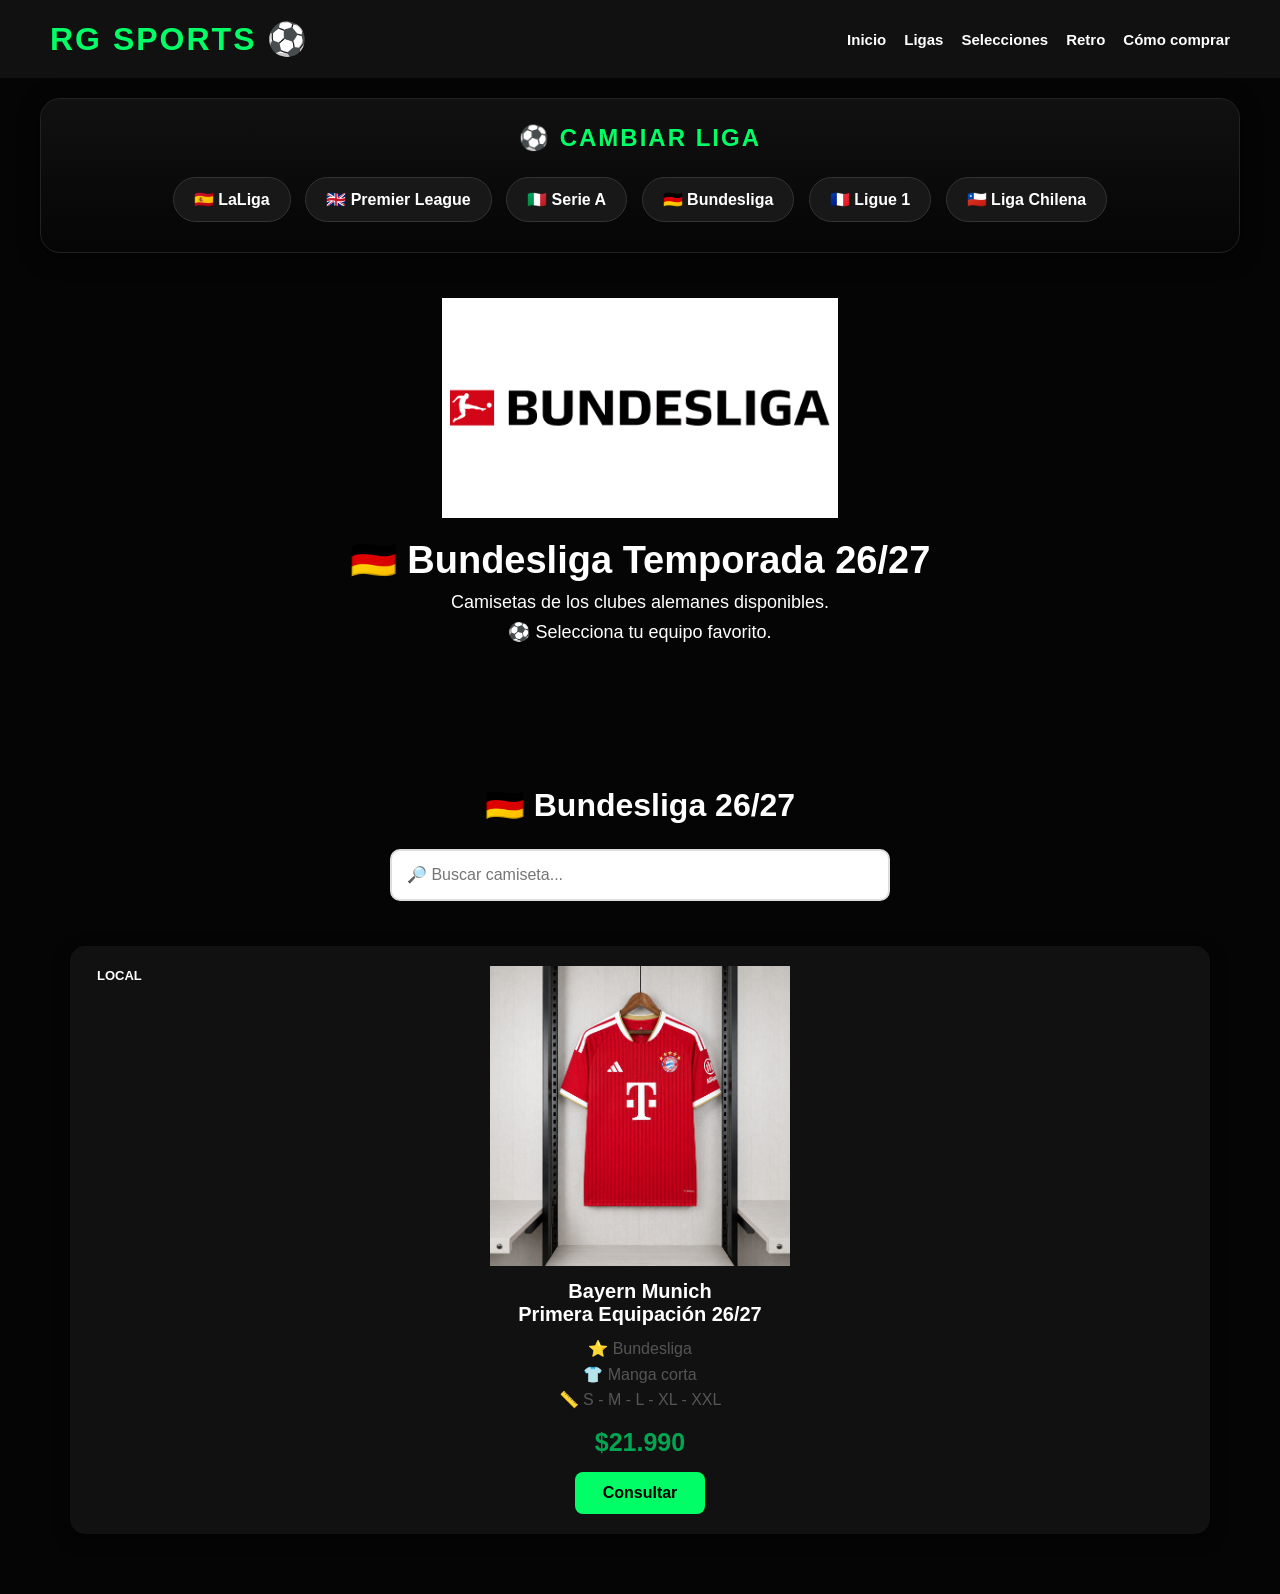
==== bundesliga.html @ 4b6d93b0 "Add files via upload" ====
<!DOCTYPE html>
<html lang="es">

<head>

<meta charset="UTF-8">
<meta name="viewport" content="width=device-width, initial-scale=1.0">

<title>
RG Sports - Bundesliga
</title>

<link rel="stylesheet" href="style.css">

</head>

<body>

<header>

<div class="logo">
RG SPORTS ⚽
</div>

<nav>

<a href="index.html">Inicio</a>

<a href="ligas.html">Ligas</a>

<a href="selecciones.html">Selecciones</a>

<a href="retro.html">Retro</a>

<a href="como-comprar.html">Cómo comprar</a>

</nav>

</header>
<div class="selector-ligas">

<h3>
⚽ Cambiar liga
</h3>


<a href="laliga.html">
🇪🇸 LaLiga
</a>

<a href="premier.html">
🇬🇧 Premier League
</a>

<a href="seriea.html">
🇮🇹 Serie A
</a>

<a href="bundesliga.html">
🇩🇪 Bundesliga
</a>

<a href="ligue1.html">
🇫🇷 Ligue 1
</a>

<a href="chilena.html">
🇨🇱 Liga Chilena
</a>

</div>

<section class="portada-liga">

<img src="imagenes/bundesliga-banner.jpg" alt="Bundesliga RG Sports">

<h1>
🇩🇪 Bundesliga Temporada 26/27
</h1>

<p>
Camisetas de los clubes alemanes disponibles.
</p>

<p>
⚽ Selecciona tu equipo favorito.
</p>

</section>

<section class="bloque">

<h2>
🇩🇪 Bundesliga 26/27
</h2>

<div class="buscador">

<input
type="text"
id="buscar"
placeholder="🔎 Buscar camiseta...">

</div>

<div class="productos">

<div class="camiseta producto">

<img src="imagenes/bayern.png" loading="lazy">

<span class="etiqueta">
LOCAL
</span>

<h3>
Bayern Munich
<br>
Primera Equipación 26/27
</h3>

<p>
⭐ Bundesliga
<br>
👕 Manga corta
<br>
📏 S - M - L - XL - XXL
</p>

<strong>
$21.990
</strong>

<a href="https://www.instagram.com/RG_SPORTS__/">

<button>
Consultar
</button>

</a>

</div>

</div>

</section>

<script>

const buscador=document.getElementById("buscar");

if(buscador){

buscador.addEventListener("keyup",function(){

let texto=buscador.value.toLowerCase();

let productos=document.querySelectorAll(".producto");

productos.forEach(function(producto){

let contenido=producto.innerText.toLowerCase();

producto.style.display=contenido.includes(texto)?"block":"none";

});

});

}

</script>

</body>

</html>
---- style.css ----
*{
margin:0;
padding:0;
box-sizing:border-box;
font-family:Arial, Helvetica, sans-serif;
}



body{

background:#050505;
color:white;

}



header{

background:#111;
color:white;
display:flex;
justify-content:space-between;
align-items:center;
padding:20px 50px;
position:sticky;
top:0;
z-index:1000;

}



.logo{

font-size:32px;
font-weight:900;
letter-spacing:2px;
font-family:Impact, Haettenschweiler, 'Arial Narrow Bold', sans-serif;
color:#00ff66;

}



nav{

display:flex;
gap:18px;
flex-wrap:wrap;

}



nav a{

color:white;
text-decoration:none;
font-weight:bold;
font-size:15px;
transition:.3s;

}



nav a:hover{

color:#00ff66;

}







.hero{

width:100%;
overflow:hidden;

}



.hero img{

width:100%;
height:auto;
display:block;

}








.presentacion{

text-align:center;
padding:50px 20px;
background:#050505;
color:white;

}



.presentacion h1{

font-size:40px;
margin-bottom:15px;
color:#00ff66;
font-weight:900;
letter-spacing:3px;
text-transform:uppercase;

}



.presentacion p{

font-size:18px;
margin:10px;

}



.presentacion button{

background:#00a651;
color:white;
border:none;
padding:15px 35px;
font-size:18px;
font-weight:bold;
border-radius:8px;
cursor:pointer;
margin-top:20px;
transition:.3s;

}



.presentacion button:hover{

background:#007d3d;
transform:scale(1.05);

}







h2{

text-align:center;
font-size:32px;
margin:45px 0 25px;
color:white;

}



.productos{

display:grid;
grid-template-columns:repeat(auto-fit,minmax(240px,1fr));
gap:25px;
padding:20px 50px;

}







.camiseta{

background:#111;
color:white;
border-radius:15px;
padding:20px;
text-align:center;
box-shadow:0 5px 15px rgba(0,0,0,.5);
position:relative;
transition:.3s;

}



.camiseta:hover{

transform:translateY(-10px);
box-shadow:0 0 25px #00ff66;
border:1px solid #00ff66;

}





.camiseta img {

width:100%;
height:300px;
object-fit:contain;

}

.etiqueta{

position:absolute;
top:15px;
left:15px;
background:#00a651;
color:white;
padding:7px 12px;
border-radius:20px;
font-size:13px;
font-weight:bold;

}



.camiseta h3{

font-size:20px;
margin:10px 0;

}



.camiseta p{

color:#555;
line-height:1.6;
margin:10px 0;

}



.camiseta strong{

display:block;
font-size:25px;
color:#00a651;
margin:15px 0;

}







.camiseta button{

background:#00ff66;
color:#000;
border:none;
padding:12px 25px;
border-radius:8px;
font-size:16px;
font-weight:bold;
cursor:pointer;
transition:.3s;

}



.camiseta button:hover{

background:#00a651;
transform:scale(1.05);

}








.buscador{

text-align:center;
margin:25px;

}



.buscador input{

width:80%;
max-width:500px;
padding:15px;
border-radius:10px;
border:2px solid #ddd;
font-size:16px;

}



.filtros{

display:flex;
justify-content:center;
gap:12px;
flex-wrap:wrap;
margin:25px;

}



.filtros button{

background:#111;
color:white;
border:none;
padding:12px 20px;
border-radius:8px;
font-weight:bold;
cursor:pointer;
transition:.3s;

}



.filtros button:hover{

background:#00a651;

}







.liga{

font-size:26px;
margin:40px 50px 10px;
border-left:6px solid #00a651;
padding-left:15px;

}







.bloque,
.quienes,
.confianza{

background:#050505;
padding:40px 20px;
margin-top:30px;

}





.quienes p,
.confianza p{

text-align:center;
font-size:18px;
line-height:1.7;
max-width:900px;
margin:15px auto;

}







footer{

background:#111;
color:white;
text-align:center;
padding:35px 20px;
font-size:17px;
margin-top:40px;

}



footer::first-line{

color:#00ff66;
font-weight:bold;

}







section{

scroll-margin-top:90px;

}







@media(max-width:768px){



header{

flex-direction:column;
padding:20px;

}



.logo{

margin-bottom:15px;

}



nav{

justify-content:center;

}



nav a{

font-size:14px;

}



.productos{

padding:15px;
grid-template-columns:repeat(2,1fr);
gap:15px;

}



.camiseta{

padding:12px;

}



.camiseta img{

height:220px;

}



.camiseta h3{

font-size:16px;

}



.camiseta strong{

font-size:21px;

}



.liga{

margin-left:20px;
font-size:22px;

}



.presentacion h1{

font-size:32px;

}


}
/* ==========================
   DETALLES FINALES RG SPORTS
========================== */



img{

max-width:100%;

}




.camiseta a{

text-decoration:none;

}





/* Colores especiales etiquetas */


.camiseta .etiqueta:nth-child(2){

background:#111;

}





/* Retro */

#retro .etiqueta{

background:#8b4513;

}





/* Selecciones */

#selecciones .etiqueta{

background:#0057b8;

}





/* Animación suave */

.camiseta{

animation:entrada .5s ease;

}



@keyframes entrada{


from{

opacity:0;
transform:translateY(20px);

}


to{

opacity:1;
transform:translateY(0);

}


}








/* Separación entre categorías */

#clubes{

padding-top:20px;

}





/* Mejor aspecto botones Instagram */

.camiseta button{

min-width:130px;

}





/* Ajuste móvil pequeño */

@media(max-width:480px){



.productos{

grid-template-columns:1fr;

}



.camiseta img{

height:280px;

}



nav{

gap:10px;

}



nav a{

font-size:13px;

}



.presentacion p{

font-size:16px;

}



h2{

font-size:26px;

}



.filtros button{

width:90%;

}



.buscador input{

width:95%;

}



}




/* Fondo más deportivo */

#lanzamientos,
#destacados,
#clubes{

background:#050505;

}






/* Botón consulta más llamativo */

.camiseta button:hover{

letter-spacing:1px;

}






/* Scroll suave */

html{

scroll-behavior:smooth;

}
/* =====================
   COMO COMPRAR
===================== */


.como-comprar{

background:#0b0b0b;
padding:50px 20px;
text-align:center;

}


.como-comprar h2{

color:white;
font-size:32px;
margin-bottom:35px;

}



.pasos{

display:grid;
grid-template-columns:repeat(5,1fr);
gap:20px;
max-width:1300px;
margin:auto;

}



.paso{

background:#111;
border:1px solid #222;
border-radius:15px;
padding:25px;
transition:.3s;

}



.paso:hover{

transform:translateY(-8px);
box-shadow:0 0 25px #00ff66;
border-color:#00ff66;

}



.paso span{

font-size:35px;

}



.paso h3{

color:#00ff66;
margin:15px 0;

}



.paso p{

color:white;
line-height:1.6;

}



.paso.destacado{

border:2px solid #00ff66;

}



.boton-instagram{

display:block;
margin:35px auto 0;
background:#00ff66;
color:black;
padding:15px 35px;
border:none;
border-radius:30px;
font-size:17px;
font-weight:bold;
cursor:pointer;
text-decoration:none;

}

.boton-instagram:hover{

text-decoration:none;

}



.boton-instagram:hover{

transform:scale(1.05);

}
@media(max-width:900px){

.pasos{

grid-template-columns:repeat(2,1fr);

}

}


@media(max-width:500px){

.pasos{

grid-template-columns:1fr;

}

}
.como-comprar a{

text-decoration:none;

}
.menu-ligas{

display:flex;
flex-wrap:wrap;
justify-content:center;
gap:20px;
margin-top:40px;

}


.menu-ligas a{

text-decoration:none;

}


.liga-card{

background:linear-gradient(145deg,#1a1a1a,#050505);

color:white;

width:220px;

height:150px;

display:flex;

align-items:center;

justify-content:center;

flex-direction:column;

border-radius:20px;

font-size:24px;

font-weight:900;

letter-spacing:1px;

border:1px solid #222;

box-shadow:0 8px 20px rgba(0,0,0,.5);

transition:.3s;

}


.liga-card:hover{

transform:translateY(-8px);

background:#00a651;

box-shadow:0 0 25px #00ff66;

}
.portada-ligas{

text-align:center;
padding:40px 20px;

}


.portada-ligas img{

width:100%;
max-width:1000px;
height:300px;
object-fit:cover;
border-radius:20px;

}


.portada-ligas h1{

font-size:40px;
margin-top:30px;

}


.portada-ligas p{

font-size:20px;
color:#555;

}
.portada-liga img{

width:90%;
max-width:1000px;
height:300px;
object-fit:cover;
border-radius:20px;
display:block;
margin:auto;

}
.portada-liga{

text-align:center;
padding:20px;
margin:25px auto;
max-width:1100px;

}


.portada-liga img{

width:100%;
max-width:1000px;
height:220px;
object-fit:cover;
border-radius:20px;
display:block;
margin:auto;

}


.portada-liga h1{

font-size:38px;
margin:20px 0 10px;
text-align:center;

}


.portada-liga p{

font-size:18px;
margin:8px 0;
text-align:center;

}

.banner-premier {
object-position: center bottom;
}
/* ==========================
   BANNERS DE LIGAS
========================== */


.portada-liga{

text-align:center;

padding:20px;

margin:25px auto;

max-width:1100px;

}



.portada-liga img{

width:100%;

max-width:900px;

height:220px;

object-fit:contain;

border-radius:20px;

display:block;

margin:auto;

}



.portada-liga h1{

font-size:38px;

margin:20px 0 10px;

text-align:center;

}



.portada-liga p{

font-size:18px;

margin:8px 0;

text-align:center;

}



/* Ajuste banner Premier */

.banner-premier{

object-position:center bottom;

}



/* Fondo especial Liga Chilena */

.portada-chile{

background:linear-gradient(180deg,#0039a6,#050505);

border-radius:20px;

padding:30px 20px;

}



/* Imagen transparente Chile */

.portada-chile img{

object-fit:cover;

height:260px;

}
/* Portada menú ligas */

.portada-ligas h1{

color:#00ff66;

font-size:42px;

font-weight:900;

letter-spacing:2px;

text-transform:uppercase;

}


.portada-ligas p{

color:white;

font-size:20px;

}
/* =========================
   SELECTOR DE LIGAS
========================= */


.selector-ligas{

background:linear-gradient(180deg,#111,#050505);

padding:25px 15px;

text-align:center;

margin:20px auto;

max-width:1200px;

border-radius:20px;

border:1px solid #222;

box-shadow:0 5px 20px rgba(0,0,0,.5);

}



.selector-ligas h3{

color:#00ff66;

font-size:24px;

margin-bottom:20px;

letter-spacing:2px;

text-transform:uppercase;

}



.selector-ligas a{

display:inline-block;

background:#181818;

color:white;

text-decoration:none;

padding:12px 20px;

margin:5px;

border-radius:30px;

font-size:16px;

font-weight:bold;

border:1px solid #333;

transition:.3s;

}



.selector-ligas a:hover{

background:#00a651;

border-color:#00ff66;

transform:translateY(-4px);

box-shadow:0 0 15px #00ff66;

}
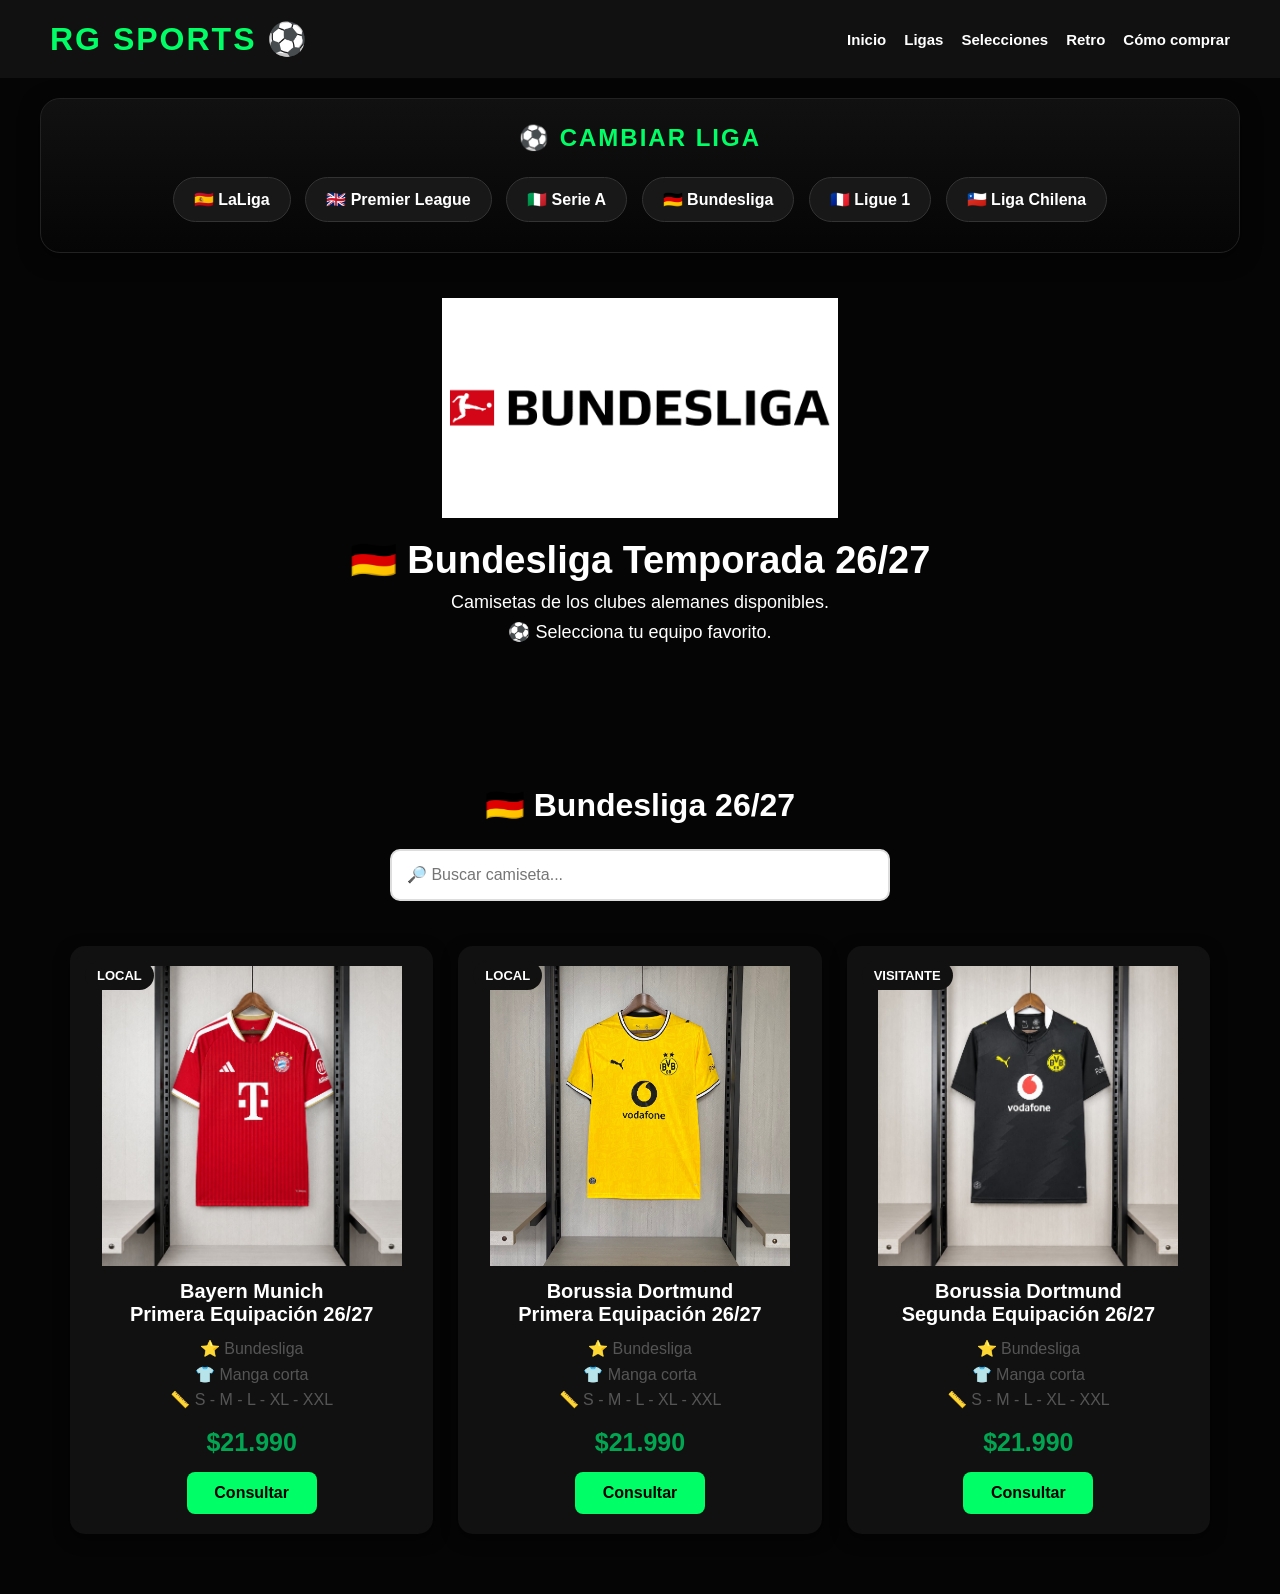
==== commit 75604c53: "Add files via upload" ====
--- a/bundesliga.html
+++ b/bundesliga.html
@@ -140,6 +140,90 @@
 </a>
 
 </div>
+<div class="camiseta">
+
+
+<img src="imagenes/borussia.jpg" loading="lazy">
+
+
+<span class="etiqueta">
+LOCAL
+</span>
+
+
+<h3>
+Borussia Dortmund
+<br>
+Primera Equipación 26/27
+</h3>
+
+
+<p>
+⭐ Bundesliga
+<br>
+👕 Manga corta
+<br>
+📏 S - M - L - XL - XXL
+</p>
+
+
+<strong>
+$21.990
+</strong>
+
+
+<a href="https://www.instagram.com/RG_SPORTS__/" target="_blank">
+
+<button>
+Consultar
+</button>
+
+</a>
+
+
+</div>
+<div class="camiseta">
+
+
+<img src="imagenes/borussia2.jpg" loading="lazy">
+
+
+<span class="etiqueta">
+VISITANTE
+</span>
+
+
+<h3>
+Borussia Dortmund
+<br>
+Segunda Equipación 26/27
+</h3>
+
+
+<p>
+⭐ Bundesliga
+<br>
+👕 Manga corta
+<br>
+📏 S - M - L - XL - XXL
+</p>
+
+
+<strong>
+$21.990
+</strong>
+
+
+<a href="https://www.instagram.com/RG_SPORTS__/" target="_blank">
+
+<button>
+Consultar
+</button>
+
+</a>
+
+
+</div>
 
 </div>
 
--- a/style.css
+++ b/style.css
@@ -1278,3 +1278,324 @@
 box-shadow:0 0 15px #00ff66;
 
 }
+/* =========================
+   ACCESO LIGAS INICIO
+========================= */
+
+
+.acceso-ligas{
+
+background:linear-gradient(145deg,#111,#050505);
+padding:50px 20px;
+text-align:center;
+margin:40px auto;
+border-radius:20px;
+max-width:1100px;
+
+}
+
+
+.acceso-ligas h2{
+
+color:#00ff66;
+font-size:36px;
+font-weight:900;
+margin-bottom:15px;
+
+}
+
+
+.acceso-ligas p{
+
+font-size:18px;
+margin-bottom:30px;
+
+}
+
+
+
+.mini-ligas{
+
+display:flex;
+justify-content:center;
+flex-wrap:wrap;
+gap:15px;
+
+}
+
+
+
+.mini-ligas a{
+
+background:#111;
+border:1px solid #333;
+color:white;
+text-decoration:none;
+padding:15px 25px;
+border-radius:12px;
+font-weight:bold;
+transition:.3s;
+
+}
+
+
+
+.mini-ligas a:hover{
+
+background:#00a651;
+transform:translateY(-5px);
+box-shadow:0 0 20px #00ff66;
+
+}
+
+
+
+.boton-catalogo{
+
+display:inline-block;
+margin-top:35px;
+background:#00ff66;
+color:#000;
+padding:15px 35px;
+border-radius:30px;
+font-weight:bold;
+text-decoration:none;
+font-size:18px;
+
+}
+
+
+
+.boton-catalogo:hover{
+
+background:#00a651;
+transform:scale(1.05);
+
+}
+/* =====================
+   BUSCADOR PRINCIPAL
+===================== */
+
+
+.buscador-inicio{
+
+text-align:center;
+background:#111;
+padding:40px 20px;
+margin:35px auto;
+max-width:1000px;
+border-radius:20px;
+
+}
+
+
+.buscador-inicio h2{
+
+color:#00ff66;
+font-size:32px;
+margin-bottom:20px;
+
+}
+
+
+.buscador-inicio input{
+
+width:90%;
+max-width:600px;
+padding:18px 25px;
+border-radius:30px;
+border:none;
+font-size:18px;
+outline:none;
+
+}
+
+
+.buscador-inicio p{
+
+margin-top:15px;
+color:#aaa;
+
+}
+/* =====================
+   BUSCADOR GENERAL
+===================== */
+
+
+.busqueda-pagina{
+
+text-align:center;
+padding:50px 20px;
+
+}
+
+
+.busqueda-pagina h1{
+
+color:#00ff66;
+font-size:38px;
+margin-bottom:30px;
+
+}
+
+
+.busqueda-pagina input{
+
+width:90%;
+max-width:600px;
+padding:18px;
+border-radius:30px;
+border:none;
+font-size:18px;
+
+}
+
+
+
+#resultados{
+
+margin-top:40px;
+display:flex;
+justify-content:center;
+flex-wrap:wrap;
+gap:20px;
+
+}
+
+
+
+.resultado{
+
+background:#111;
+padding:25px;
+border-radius:15px;
+width:280px;
+box-shadow:0 0 15px rgba(0,255,102,.2);
+
+}
+
+
+
+.resultado h2{
+
+font-size:22px;
+color:white;
+
+}
+
+
+
+.resultado p{
+
+color:#00ff66;
+
+}
+
+
+
+.resultado button{
+
+background:#00ff66;
+border:none;
+padding:12px 25px;
+border-radius:20px;
+font-weight:bold;
+cursor:pointer;
+
+}
+/* MENU PRINCIPAL CATALOGO */
+
+.menu-catalogo{
+
+display:flex;
+
+justify-content:center;
+
+align-items:center;
+
+gap:30px;
+
+flex-wrap:wrap;
+
+padding:60px 20px;
+
+}
+
+
+.menu-catalogo a{
+
+text-decoration:none;
+
+color:inherit;
+
+}
+
+
+
+.menu-catalogo .liga-card{
+
+width:260px;
+
+min-height:220px;
+
+display:flex;
+
+flex-direction:column;
+
+justify-content:center;
+
+align-items:center;
+
+text-align:center;
+
+background:#111;
+
+border:3px solid #e00000;
+
+border-radius:20px;
+
+box-shadow:0 5px 20px rgba(0,0,0,0.5);
+
+transition:0.3s;
+
+font-size:22px;
+
+color:white;
+
+}
+
+
+
+.menu-catalogo .liga-card span{
+
+font-size:55px;
+
+}
+
+
+
+.menu-catalogo .liga-card:hover{
+
+transform:translateY(-8px);
+
+}
+
+
+
+.menu-catalogo h2{
+
+margin:15px 0 5px;
+
+color:white;
+
+}
+
+
+
+.menu-catalogo p{
+
+font-size:16px;
+
+color:#ddd;
+
+}
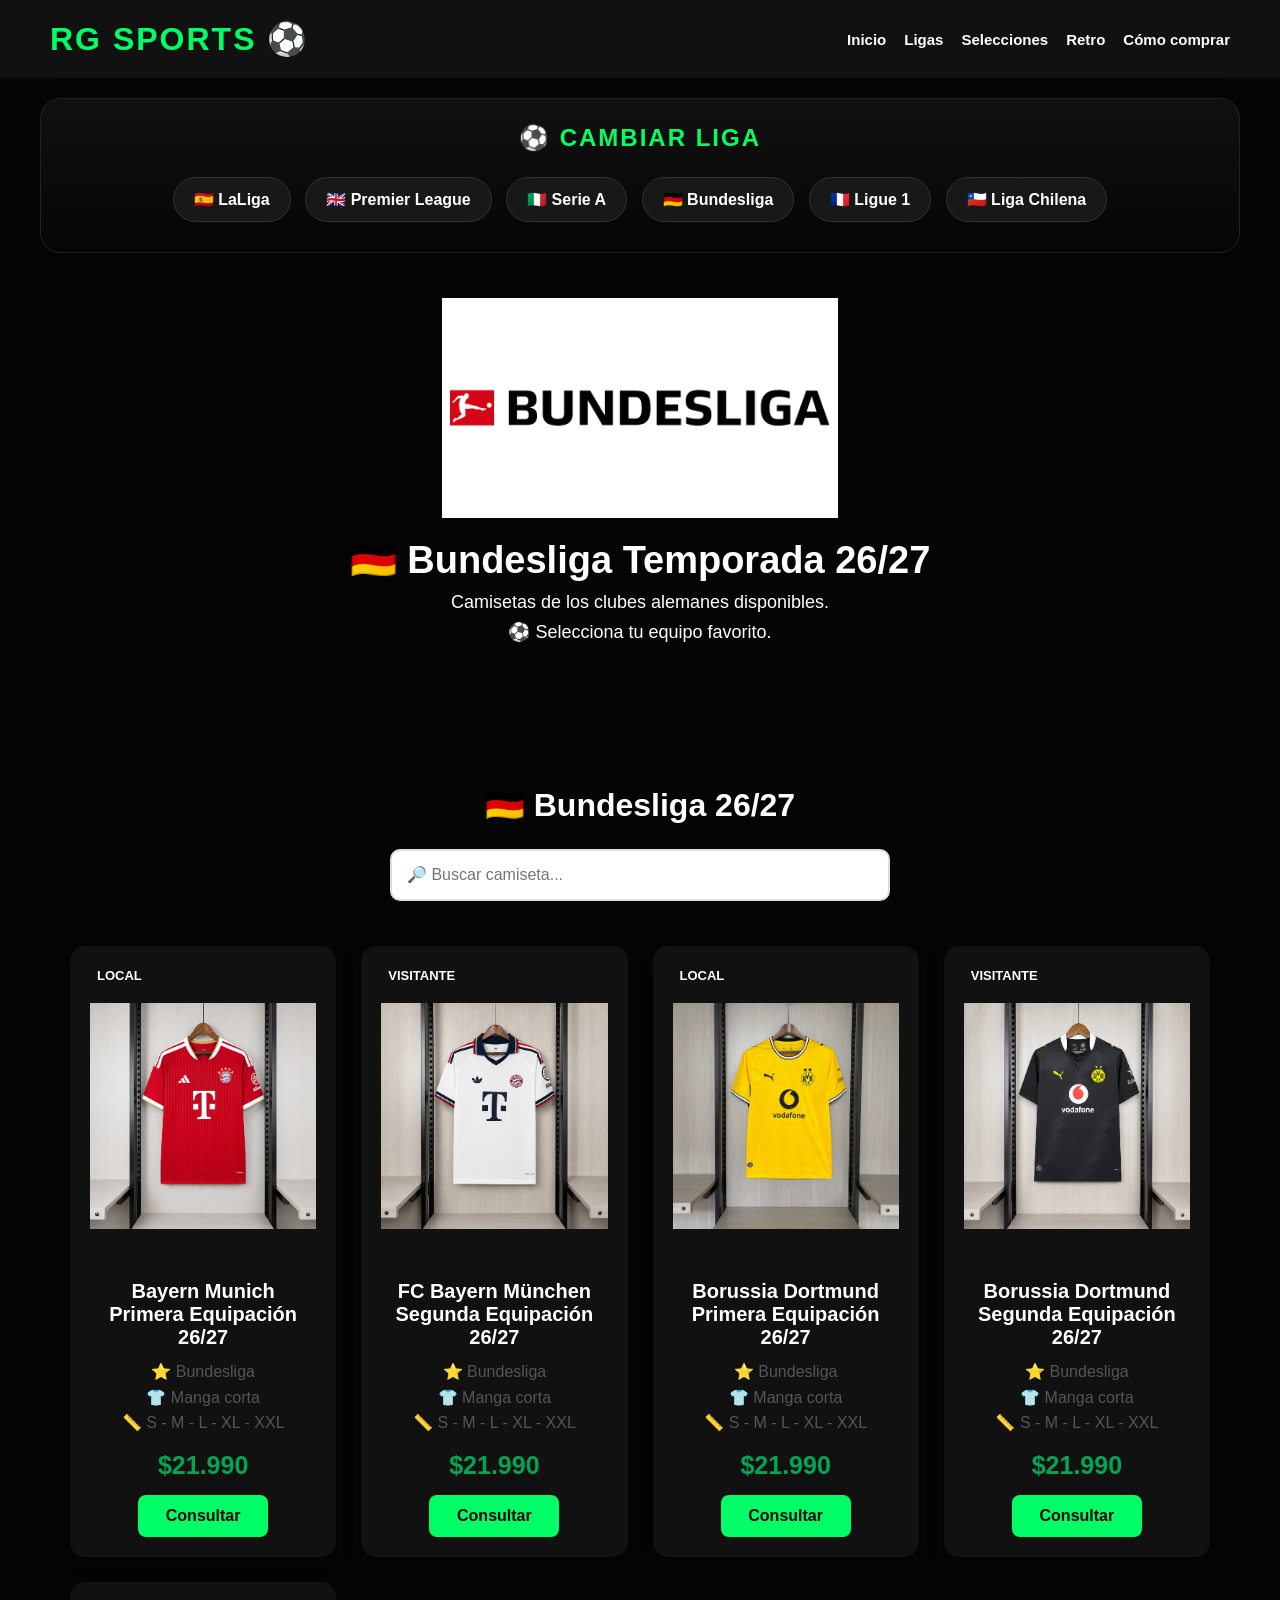
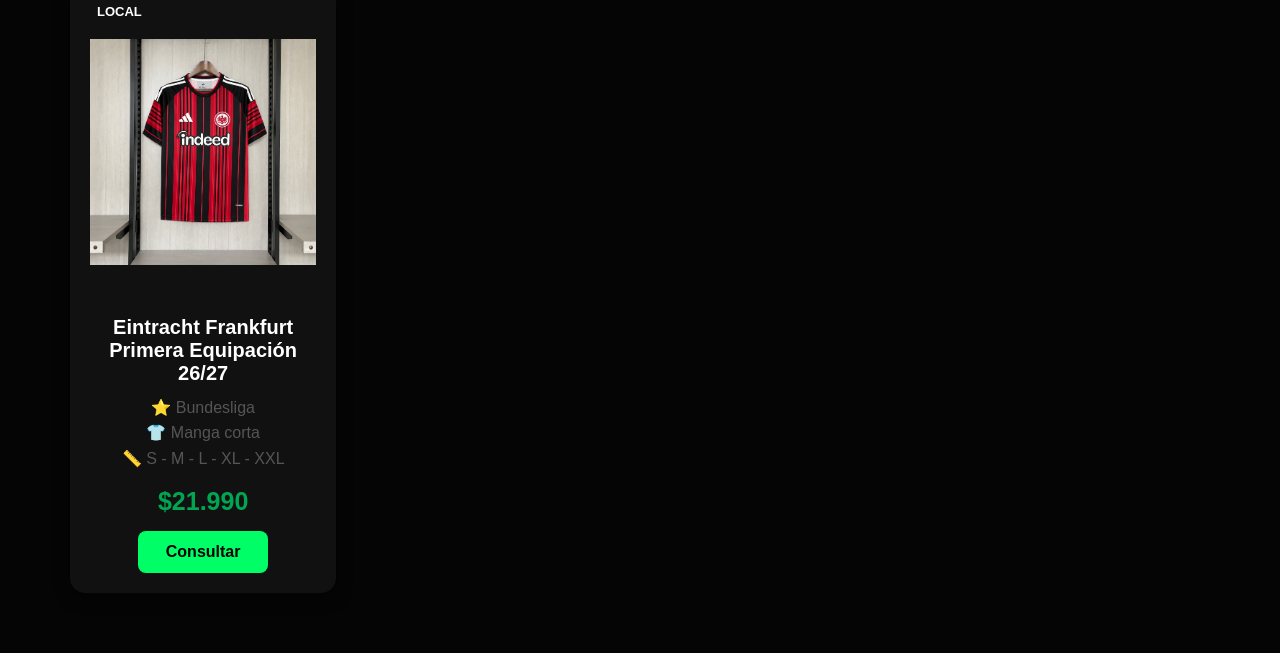
==== commit b9b6671b: "Add files via upload" ====
--- a/bundesliga.html
+++ b/bundesliga.html
@@ -140,6 +140,41 @@
 </a>
 
 </div>
+<div class="camiseta producto">
+
+<img src="imagenes/bayern2.jpg" loading="lazy">
+
+<span class="etiqueta">
+VISITANTE
+</span>
+
+<h3>
+FC Bayern München
+<br>
+Segunda Equipación 26/27
+</h3>
+
+<p>
+⭐ Bundesliga
+<br>
+👕 Manga corta
+<br>
+📏 S - M - L - XL - XXL
+</p>
+
+<strong>
+$21.990
+</strong>
+
+<a href="https://www.instagram.com/RG_SPORTS__/" target="_blank">
+
+<button>
+Consultar
+</button>
+
+</a>
+
+</div>
 <div class="camiseta">
 
 
@@ -224,6 +259,41 @@
 
 
 </div>
+<div class="camiseta producto">
+
+<img src="imagenes/frankfurt.jpg" loading="lazy">
+
+<span class="etiqueta">
+LOCAL
+</span>
+
+<h3>
+Eintracht Frankfurt
+<br>
+Primera Equipación 26/27
+</h3>
+
+<p>
+⭐ Bundesliga
+<br>
+👕 Manga corta
+<br>
+📏 S - M - L - XL - XXL
+</p>
+
+<strong>
+$21.990
+</strong>
+
+<a href="https://www.instagram.com/RG_SPORTS__/" target="_blank">
+
+<button>
+Consultar
+</button>
+
+</a>
+
+</div>
 
 </div>
 
